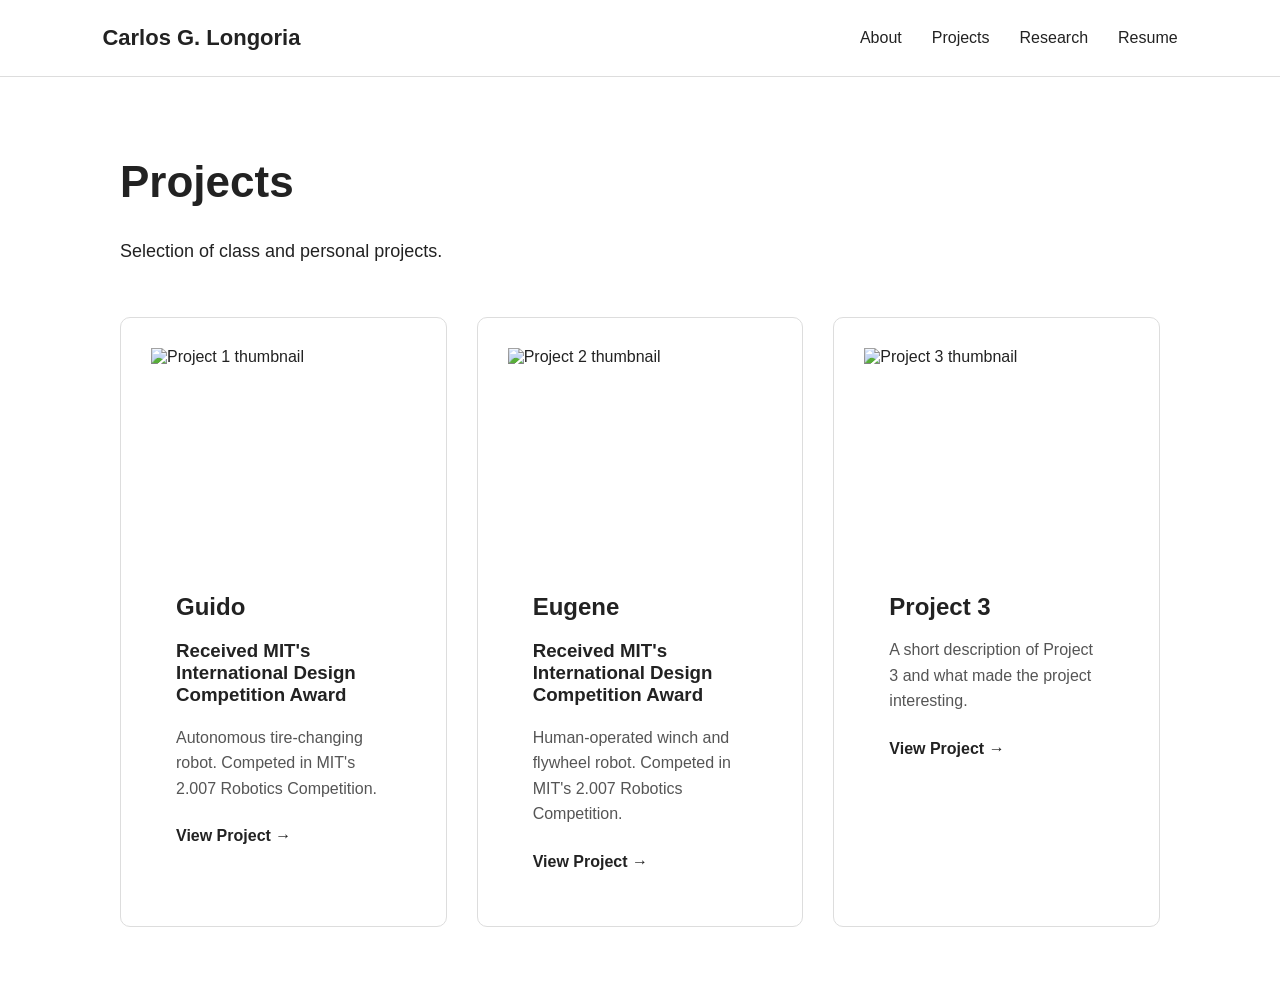
==== projects.html @ b0decc0d "Editing Guido Page" ====
<!DOCTYPE html>
<html lang="en">

<head>
    <meta charset="UTF-8">
    <meta name="viewport" content="width=device-width, initial-scale=1.0">

    <title>Carlos G. Longoria | Projects</title>

    <link rel="stylesheet" href="styles.css">
</head>

<body>

    <!-- Navigation -->
    <nav>
        <div class="nav-name">
            Carlos G. Longoria
        </div>

        <div class="nav-links">
            <a href="index.html">About</a>
            <a href="projects.html">Projects</a>
            <a href="research.html">Research</a>
            <a href="resume.html">Resume</a>
        </div>
    </nav>


    <!-- Main Projects Page -->
    <main class="page">

        <h1>Projects</h1>

        <p class="page-intro">
            Selection of class and personal projects.
        </p>


        <div class="projects-grid">

            <!-- Project 1 -->
            <a class="project-card" href="projects/guido/guido.html">

                <img
                    class="project-thumbnail"
                    src="images/projects/guido/guido.jpg"
                    alt="Project 1 thumbnail">

                <div class="project-card-content">

                    <h2>Guido</h2>

                    <h3>Received MIT's International Design Competition Award</h3>

                    <p>
                        Autonomous tire-changing robot.
                        Competed in MIT's 2.007 Robotics Competition.

                    </p>


                    <span class="project-link">
                        View Project →
                    </span>

                </div>

            </a>


            <!-- Project 2 -->
            <a class="project-card" href="projects/project2.html">

                <img
                    class="project-thumbnail"
                    src="images/projects/project2-thumbnail.jpg"
                    alt="Project 2 thumbnail">

                <div class="project-card-content">

                    <h2>Eugene</h2>

                    <h3>Received MIT's International Design Competition Award</h3>

                    <p>
                        Human-operated winch and flywheel robot.
                        Competed in MIT's 2.007 Robotics Competition.
                    </p>

                    <span class="project-link">
                        View Project →
                    </span>

                </div>

            </a>


            <!-- Project 3 -->
            <a class="project-card" href="projects/project3.html">

                <img
                    class="project-thumbnail"
                    src="images/projects/project3-thumbnail.jpg"
                    alt="Project 3 thumbnail">

                <div class="project-card-content">

                    <h2>Project 3</h2>

                    <p>
                        A short description of Project 3 and what made
                        the project interesting.
                    </p>

                    <span class="project-link">
                        View Project →
                    </span>

                </div>

            </a>

        </div>

    </main>

</body>

</html>
---- styles.css ----
/* =========================================================
   GENERAL PAGE STYLING
========================================================= */

* {
    box-sizing: border-box;
}

body {
    margin: 0;
    font-family: Arial, Helvetica, sans-serif;
    color: #222;
    background-color: #ffffff;
}


/* =========================================================
   NAVIGATION BAR
========================================================= */

nav {
    display: flex;
    justify-content: space-between;
    align-items: center;
    padding: 25px 8%;
    border-bottom: 1px solid #dddddd;
}

.nav-name {
    font-size: 22px;
    font-weight: bold;
}

.nav-links {
    display: flex;
    gap: 30px;
}

.nav-links a {
    font-size: 16px;
    color: #222;
    text-decoration: none;
}

.nav-links a:hover {
    text-decoration: underline;
}


/* =========================================================
   HOMEPAGE
========================================================= */

.home {
    display: flex;
    align-items: center;
    justify-content: center;
    gap: 70px;
    max-width: 1100px;
    margin: 100px auto;
    padding: 0 30px;
}

.profile-image img {
    width: 350px;
    height: 350px;
    object-fit: cover;
    border-radius: 10px;
}

.bio {
    max-width: 500px;
}

.bio h1 {
    font-size: 48px;
    margin-bottom: 10px;
}

.bio h2 {
    font-size: 24px;
    font-weight: normal;
    color: #555;
}

.bio p {
    font-size: 18px;
    line-height: 1.7;
}


/* =========================================================
   GENERAL SUBPAGES
========================================================= */

.page {
    max-width: 1100px;
    margin: 80px auto;
    padding: 0 30px;
}

.page h1 {
    font-size: 44px;
}

.page-intro {
    max-width: 700px;
    margin-bottom: 50px;
    font-size: 18px;
    line-height: 1.7;
}


/* =========================================================
   PROJECTS PAGE
========================================================= */

.projects-grid {
    display: grid;
    grid-template-columns: repeat(3, 1fr);
    gap: 30px;
    margin-top: 40px;
}

.project-card {
    display: block;
    padding: 30px;
    overflow: hidden;
    border: 1px solid #dddddd;
    border-radius: 10px;
    color: #222;
    text-decoration: none;
    background-color: white;
    transition:
        transform 0.2s ease,
        box-shadow 0.2s ease;
}

.project-card:hover {
    transform: translateY(-5px);
    box-shadow: 0 8px 20px rgba(0, 0, 0, 0.10);
}

.project-card h2 {
    margin-top: 0;
}

.project-card p {
    line-height: 1.6;
}

.project-card a {
    font-weight: bold;
    text-decoration: none;
}

.project-thumbnail {
    display: block;
    width: 100%;
    height: 220px;
    object-fit: cover;
}

.project-card-content {
    padding: 25px;
}

.project-card-content h2 {
    margin-top: 0;
    margin-bottom: 12px;
}

.project-card-content p {
    line-height: 1.6;
    color: #555;
}

.project-link {
    display: inline-block;
    margin-top: 10px;
    font-weight: bold;
}


/* =========================================================
   RESEARCH PAGE
========================================================= */

.experience {
    margin-bottom: 60px;
}

.experience h2 {
    margin-bottom: 5px;
}

.experience h3 {
    margin-top: 0;
    color: #666;
    font-weight: normal;
}

.experience p {
    max-width: 800px;
    line-height: 1.7;
}


/* =========================================================
   RESUME PAGE
========================================================= */

.resume-button {
    display: inline-block;
    margin-top: 20px;
    padding: 14px 24px;
    border: 1px solid #222;
    border-radius: 5px;
    color: #222;
    text-decoration: none;
    font-weight: bold;
}

.resume-button:hover {
    background-color: #222;
    color: white;
}


/* =========================================================
   PROJECT SUBPAGES
========================================================= */

.project-image {
    width: 100%;
    height: 250px;
    margin-bottom: 20px;
    object-fit: cover;
    border-radius: 6px;
}


/* =========================================================
   PROJECT CASE STUDIES
========================================================= */

.case-study {
    max-width: 950px;
    margin: 80px auto;
    padding: 0 30px 100px;
}

/* Header */

.case-study-header {
    margin-bottom: 50px;
}

.project-category {
    margin-bottom: 10px;
    font-size: 15px;
    color: #777;
    text-transform: uppercase;
    letter-spacing: 1.5px;
}

.case-study-header h1 {
    margin-top: 0;
    margin-bottom: 20px;
    font-size: 52px;
}

.project-summary {
    max-width: 750px;
    font-size: 21px;
    line-height: 1.6;
    color: #555;
}

/* Large opening image */

.case-study-hero {
    width: 100%;
    max-height: 550px;
    margin-bottom: 60px;
    object-fit: cover;
    border-radius: 10px;
}

/* Individual sections */

.case-study-section {
    margin-bottom: 70px;
}

.case-study-section h2 {
    margin-bottom: 20px;
    font-size: 30px;
}

.case-study-section p,
.case-study-section li {
    font-size: 18px;
    line-height: 1.8;
}

.case-study-section ul {
    padding-left: 25px;
}

/* Two-image layout */

.case-study-images {
    display: grid;
    grid-template-columns: repeat(2, 1fr);
    gap: 20px;
    margin-top: 30px;
}

.case-study-images img {
    width: 100%;
    height: 300px;
    object-fit: cover;
    border-radius: 8px;
}

/* Back button */

.back-to-projects {
    display: inline-block;
    margin-top: 20px;
    color: #222;
    text-decoration: none;
    font-weight: bold;
}


/* =========================================================
   RESPONSIVE DESIGN
========================================================= */

@media (max-width: 900px) {
    .projects-grid {
        grid-template-columns: repeat(2, 1fr);
    }
}

@media (max-width: 750px) {
    .home {
        flex-direction: column;
        margin-top: 50px;
    }

    .profile-image img {
        width: 280px;
        height: 280px;
    }

    nav {
        flex-direction: column;
        gap: 20px;
    }
}

@media (max-width: 700px) {
    .case-study-header h1 {
        font-size: 40px;
    }

    .case-study-images {
        grid-template-columns: 1fr;
    }
}

@media (max-width: 650px) {
    .projects-grid {
        grid-template-columns: 1fr;
    }
}
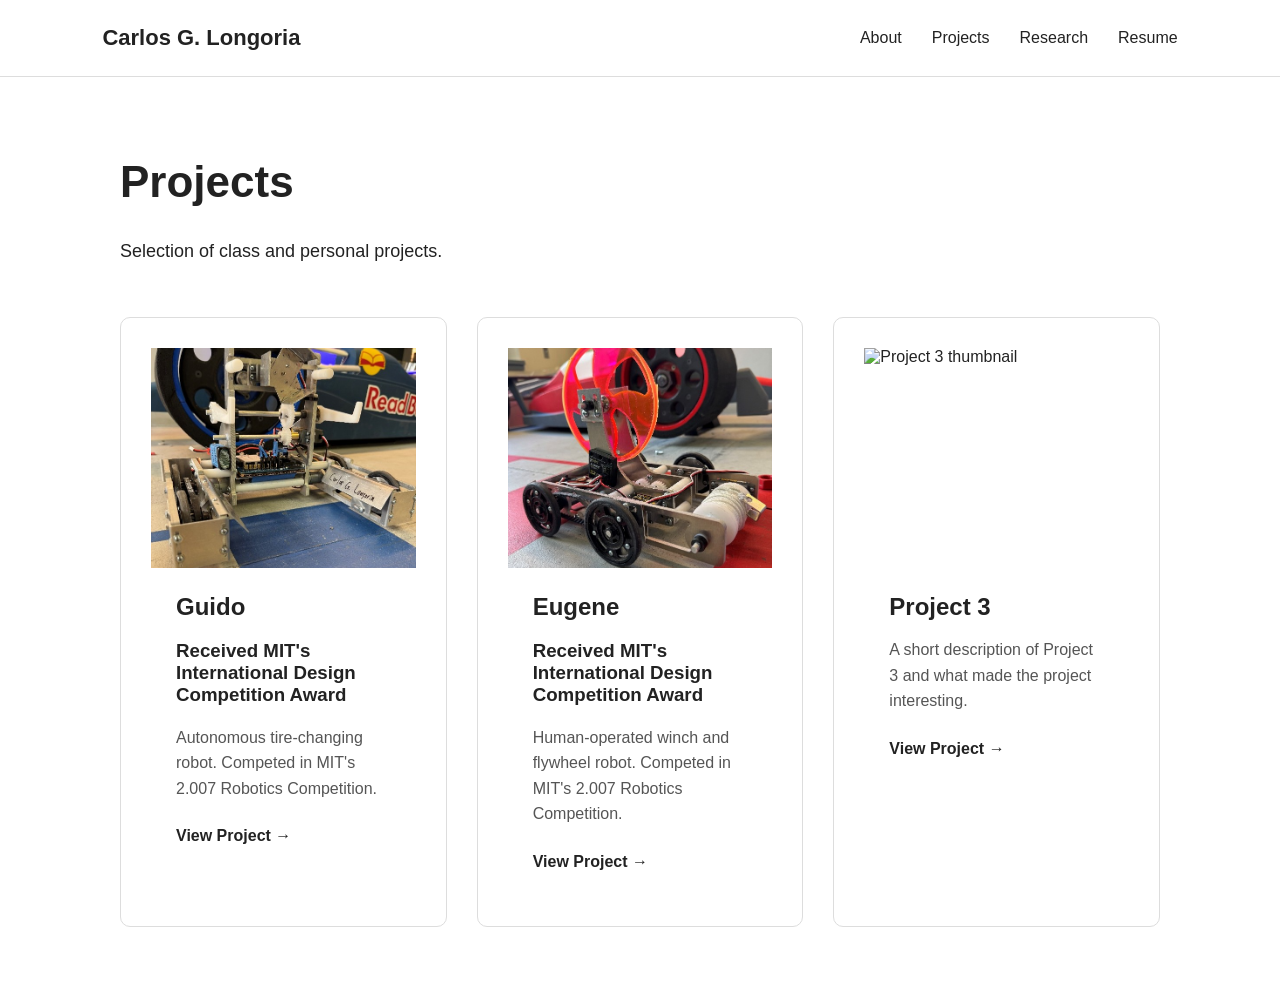
==== commit 0c398116: "Updating and Troubleshooting" ====
--- a/projects.html
+++ b/projects.html
@@ -5,7 +5,7 @@
     <meta charset="UTF-8">
     <meta name="viewport" content="width=device-width, initial-scale=1.0">
 
-    <title>Carlos G. Longoria | Projects</title>
+    <title>Projects</title>
 
     <link rel="stylesheet" href="styles.css">
 </head>
@@ -40,11 +40,11 @@
         <div class="projects-grid">
 
             <!-- Project 1 -->
-            <a class="project-card" href="projects/guido/guido.html">
+            <a class="project-card" href="projects/guido.html">
 
                 <img
                     class="project-thumbnail"
-                    src="images/projects/guido/guido.jpg"
+                    src="projects/guido/guido.jpg"
                     alt="Project 1 thumbnail">
 
                 <div class="project-card-content">
@@ -70,11 +70,11 @@
 
 
             <!-- Project 2 -->
-            <a class="project-card" href="projects/project2.html">
+            <a class="project-card" href="projects/eugene.html">
 
                 <img
                     class="project-thumbnail"
-                    src="images/projects/project2-thumbnail.jpg"
+                    src="projects/eugene/eugene.jpg"
                     alt="Project 2 thumbnail">
 
                 <div class="project-card-content">
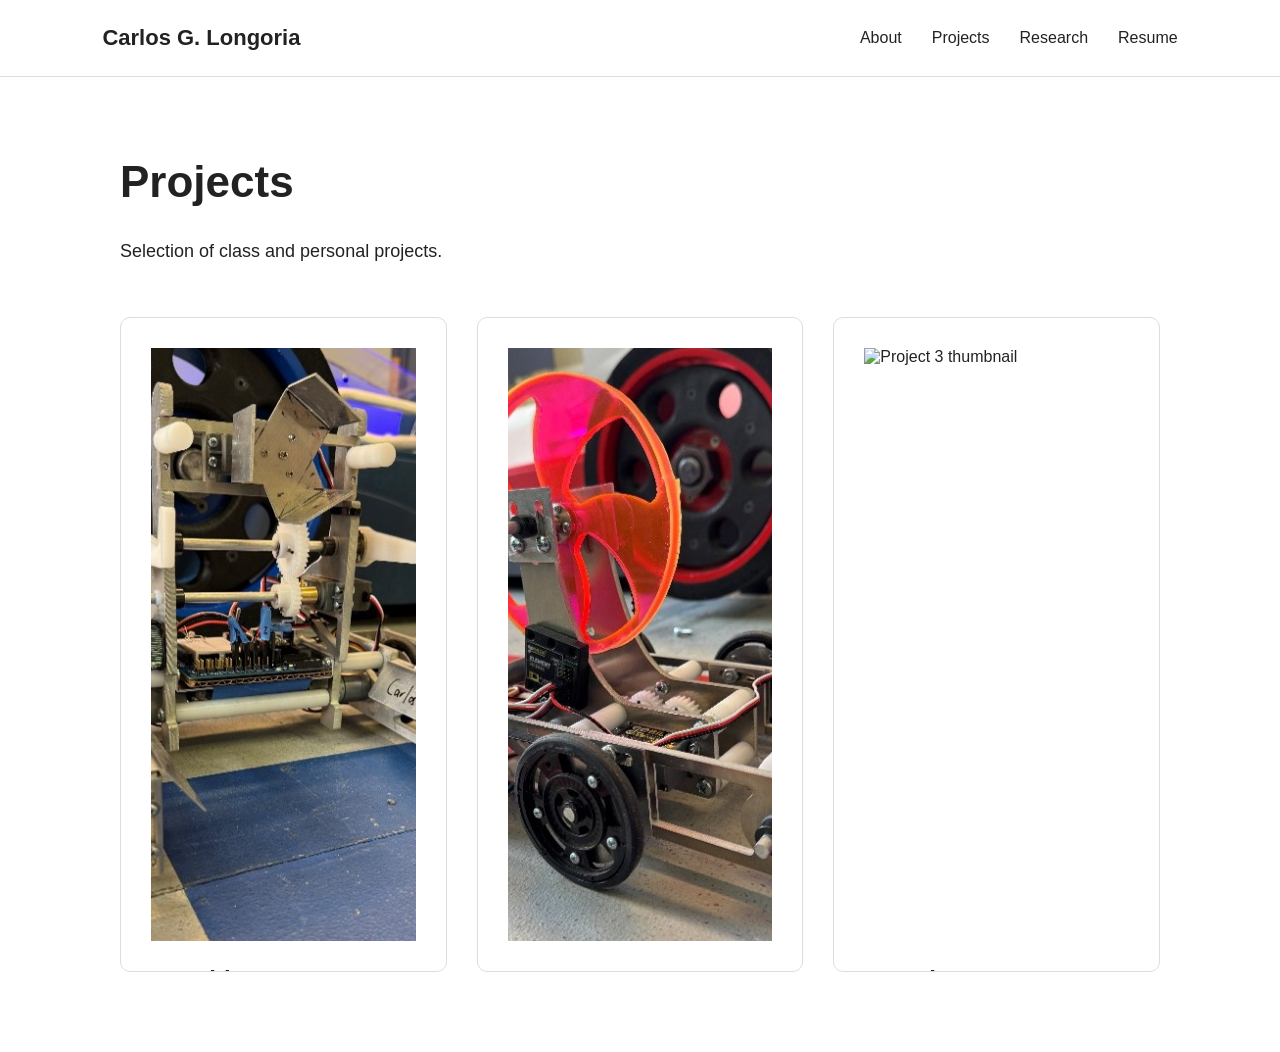
==== commit b4cb797e: "Formatting" ====
--- a/projects.html
+++ b/projects.html
@@ -19,7 +19,7 @@
         </div>
 
         <div class="nav-links">
-            <a href="index.html">About</a>
+            <a href="about.html">About</a>
             <a href="projects.html">Projects</a>
             <a href="research.html">Research</a>
             <a href="resume.html">Resume</a>
--- a/styles.css
+++ b/styles.css
@@ -157,7 +157,7 @@
 .project-thumbnail {
     display: block;
     width: 100%;
-    height: 220px;
+    height: 100%;
     object-fit: cover;
 }
 
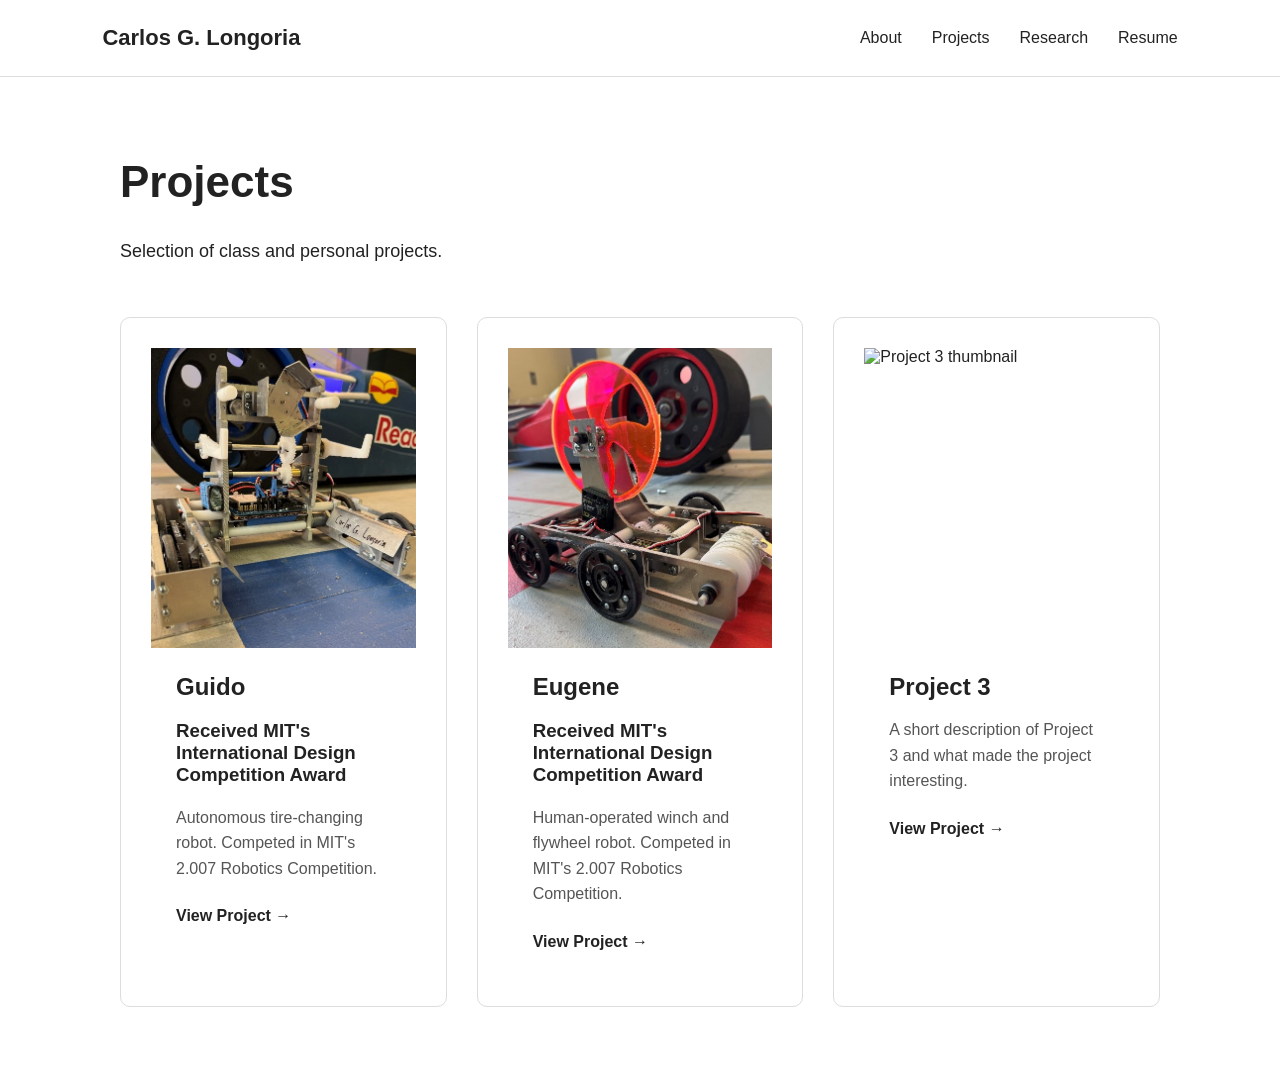
==== commit de67d1ec: "Oops" ====
--- a/projects.html
+++ b/projects.html
@@ -19,7 +19,7 @@
         </div>
 
         <div class="nav-links">
-            <a href="about.html">About</a>
+            <a href="index.html">About</a>
             <a href="projects.html">Projects</a>
             <a href="research.html">Research</a>
             <a href="resume.html">Resume</a>
--- a/styles.css
+++ b/styles.css
@@ -157,7 +157,7 @@
 .project-thumbnail {
     display: block;
     width: 100%;
-    height: 100%;
+    height: 300px;
     object-fit: cover;
 }
 
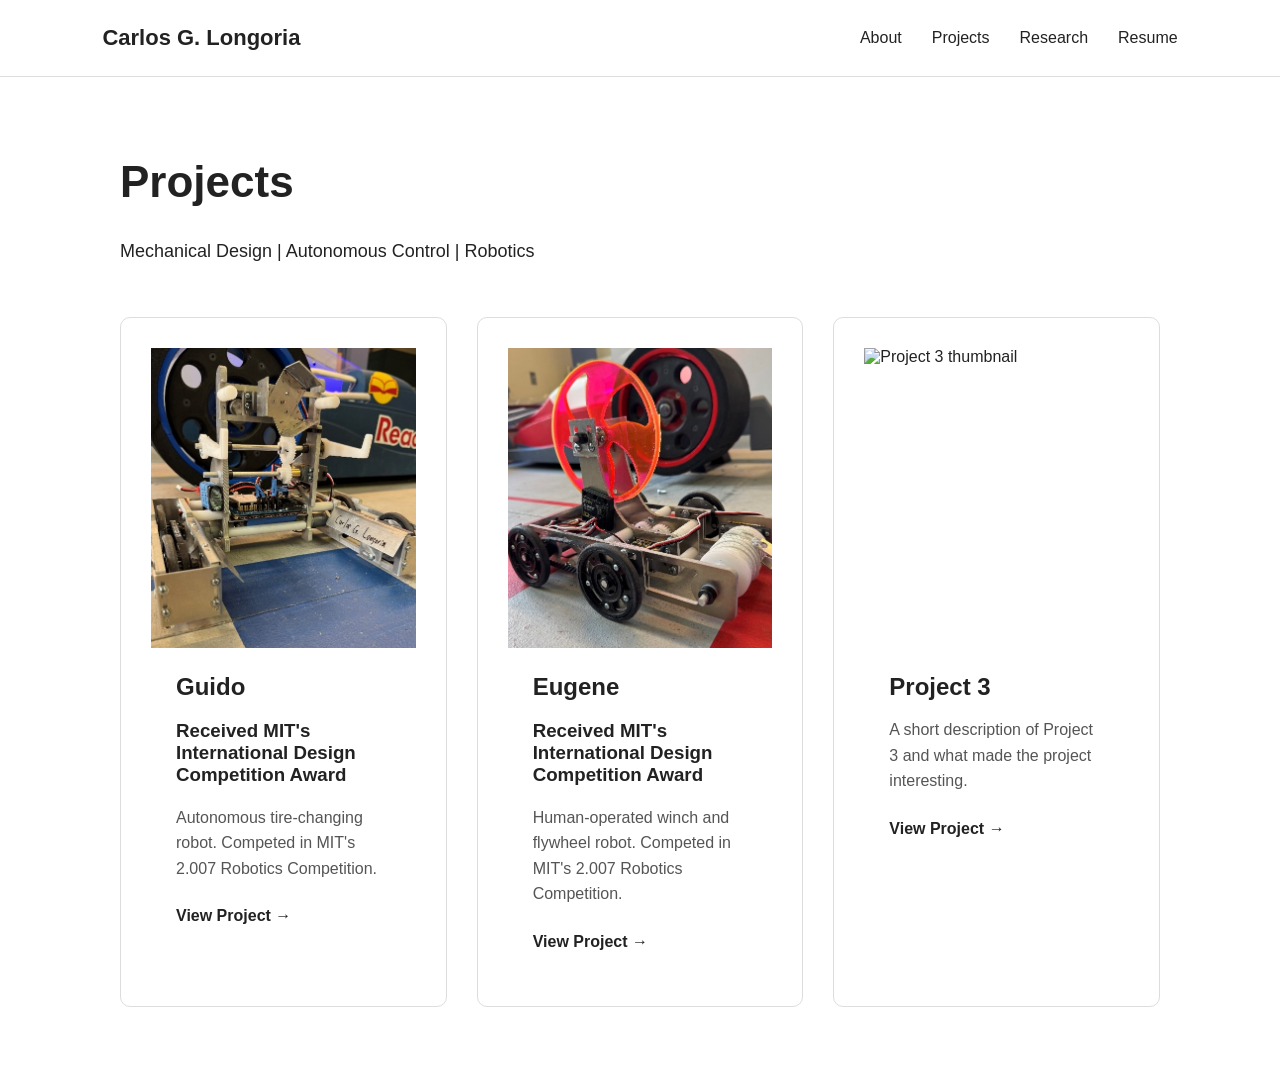
==== commit 58eaeac7: "Projects Header Edit" ====
--- a/projects.html
+++ b/projects.html
@@ -33,7 +33,7 @@
         <h1>Projects</h1>
 
         <p class="page-intro">
-            Selection of class and personal projects.
+            Mechanical Design | Autonomous Control | Robotics
         </p>
 
 
@@ -44,7 +44,7 @@
 
                 <img
                     class="project-thumbnail"
-                    src="projects/guido/guido.jpg"
+                    src="projects/guido/guidoFinal.jpg"
                     alt="Project 1 thumbnail">
 
                 <div class="project-card-content">
@@ -74,7 +74,7 @@
 
                 <img
                     class="project-thumbnail"
-                    src="projects/eugene/eugene.jpg"
+                    src="projects/eugene/eugeneFinal.jpg"
                     alt="Project 2 thumbnail">
 
                 <div class="project-card-content">
--- a/styles.css
+++ b/styles.css
@@ -319,7 +319,7 @@
 
 .case-study-images img {
     width: 100%;
-    height: 300px;
+    height: 400px;
     object-fit: cover;
     border-radius: 8px;
 }
@@ -334,6 +334,52 @@
     font-weight: bold;
 }
 
+/* --------------------
+   FOOTER
+-------------------- */
+
+.site-footer {
+    margin-top: 80px;
+    padding: 30px 40px;
+
+    border-top: 1px solid #dddddd;
+
+    background-color: #fafafa;
+}
+
+.footer-content {
+    max-width: 1100px;
+    margin: 0 auto;
+
+    text-align: center;
+}
+
+.footer-title {
+    margin: 0 0 10px;
+
+    font-weight: 600;
+}
+
+.footer-links {
+    display: flex;
+    justify-content: center;
+    align-items: center;
+
+    gap: 12px;
+
+    flex-wrap: wrap;
+}
+
+.footer-links a {
+    color: #555555;
+    text-decoration: none;
+
+    transition: color 0.2s ease;
+}
+
+.footer-links a:hover {
+    color: #000000;
+}
 
 /* =========================================================
    RESPONSIVE DESIGN
@@ -376,4 +422,13 @@
     .projects-grid {
         grid-template-columns: 1fr;
     }
-}
+
+    .footer-links {
+    flex-direction: column;
+    gap: 8px;
+    }
+
+    .footer-links span {
+        display: none;
+    }
+}
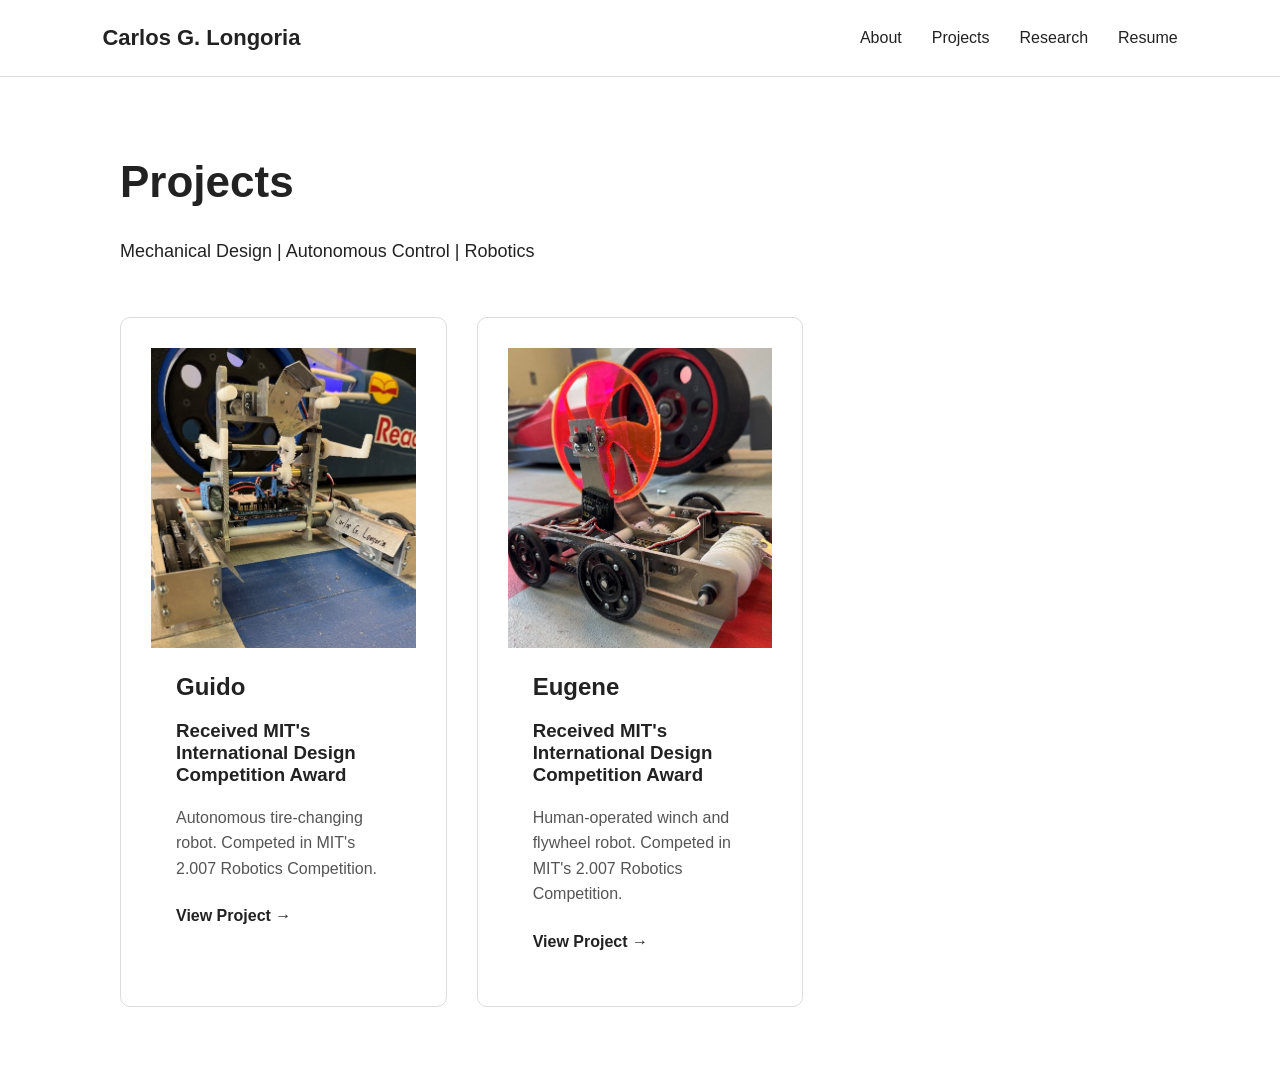
==== commit 2e869020: "Updated Projects Page" ====
--- a/projects.html
+++ b/projects.html
@@ -98,7 +98,7 @@
 
 
             <!-- Project 3 -->
-            <a class="project-card" href="projects/project3.html">
+            <!-- <a class="project-card" href="projects/project3.html">
 
                 <img
                     class="project-thumbnail"
@@ -120,7 +120,7 @@
 
                 </div>
 
-            </a>
+            </a> -->
 
         </div>
 
